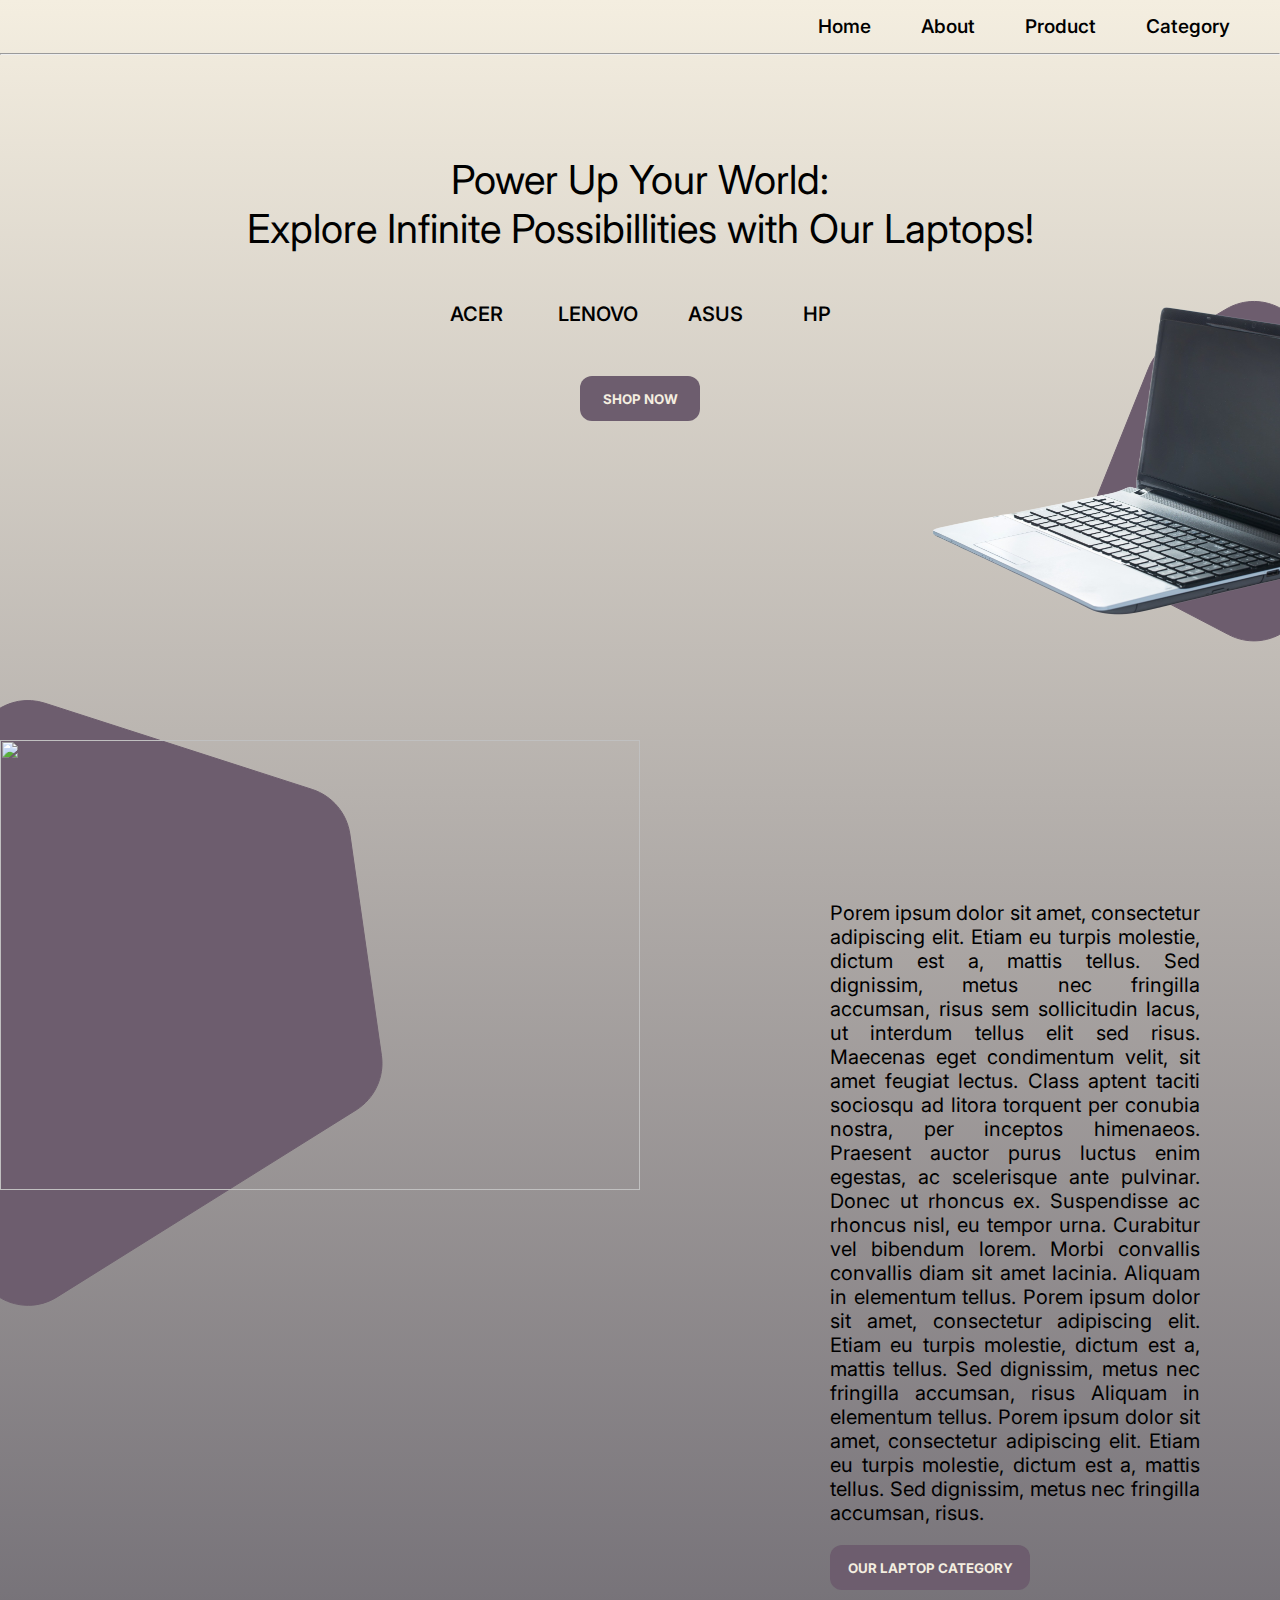
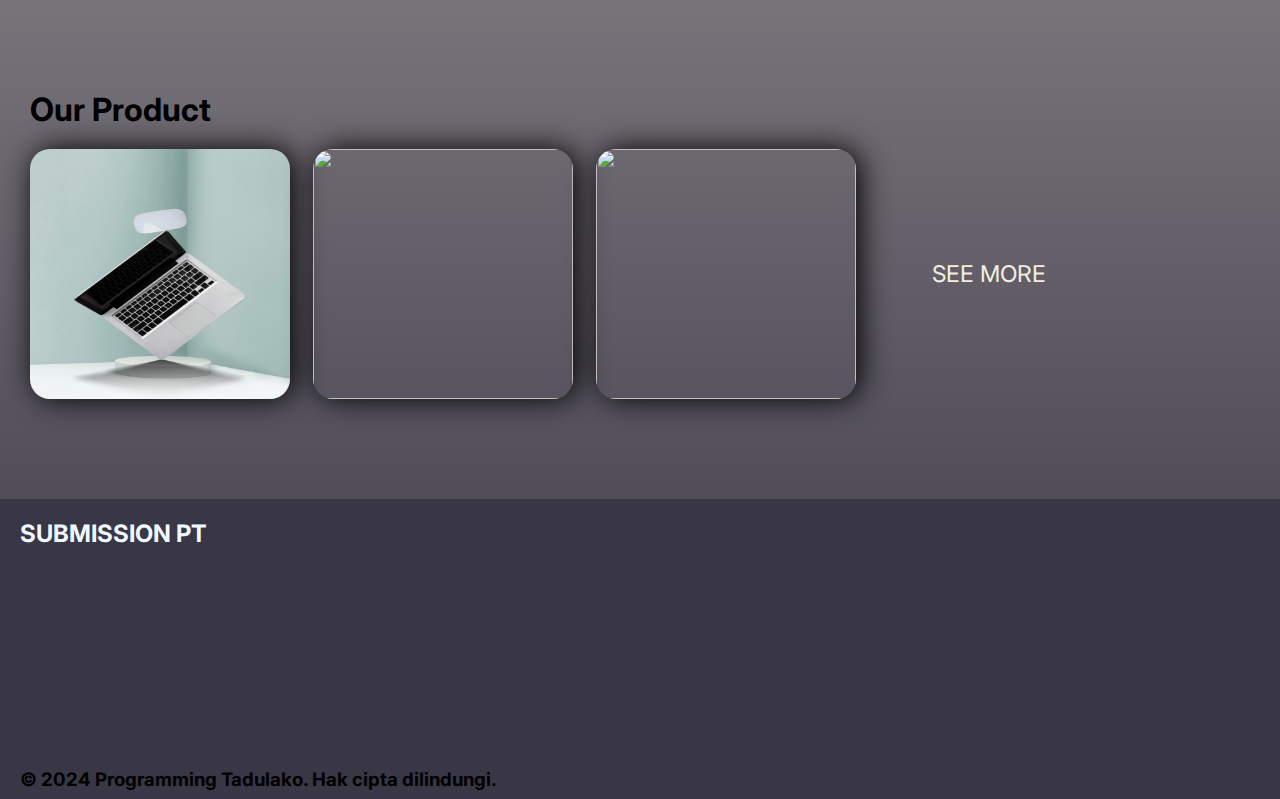
==== index.html @ 8ce87e17 "rename some images" ====
<!DOCTYPE html>
<html lang="en">
<head>
    <meta charset="UTF-8">
    <meta name="viewport" content="width=device-width, initial-scale=1.0">
    <title>SUBMISSION PT</title>
    <link rel="stylesheet" href="styles/index.css">
    <link rel="preconnect" href="https://fonts.googleapis.com">
    <link rel="preconnect" href="https://fonts.gstatic.com" crossorigin>
    <link href="https://fonts.googleapis.com/css2?family=Inter:wght@100..900&   display=swap" rel="stylesheet">
</head>
<body>
    <nav>
        <!-- <div class="container_nav">
            <img src="assets/LOGO.jpg" alt="">
        </div> -->
        <div class="container_nav">
            <div class="navbar">
                <div class="nav">
                    <h2>Home</h2>
                </div>
                <div class="nav">
                    <h2>About</h2>
                </div>
                <div class="nav">
                    <h2>Product</h2>
                </div>
                <div class="nav">
                    <h2>Category</h2>
                </div>
            </div>
        </div>
    </nav>
    <hr><br><br><br><br><br>
    <article>
        <div class="article">
            <h2>Power Up Your World:<br>Explore Infinite Possibillities with Our Laptops!<br><br>
            <pre>ACER           LENOVO          ASUS            HP</pre></h2>
            <div class="button">
                <button class="article_button">
                    <a href="">SHOP NOW</a>
                </button>
            </div>
            <img id="laptop1" src="assets/LAPTOP 1.png" alt="">
            <svg id="svg1" width="202" height="342" viewBox="0 0 202 342" fill="none">
                <path d="M83.5437 41.4888L137.952 9.23342C174.615 -12.5016 221 13.923 221 56.5444V285.806C221 327.098 177.193 353.664 140.577 334.577L30.1786 277.029C5.1049 263.959 -5.97302 234.006 4.56177 207.766L60.5511 68.3083C65.0577 57.0834 73.1389 47.6571 83.5437 41.4888Z" fill="#6D5D6E" stroke="#6D5D6E"/>
            </svg>
            <img id="laptop2" src="assets/LAPTOP 2.png" alt="">
            <svg id="svg2" width="383" height="606" viewBox="0 0 383 606" fill="none">
                <path d="M312.289 89.448L44.8852 3.18876C9.37089 -8.26746 -27 18.2164 -27 55.5327V550.254C-27 593.455 20.5225 619.791 57.155 596.89L356.153 409.971C374.603 398.437 384.519 377.11 381.447 355.57L349.853 134.027C346.884 113.208 332.303 95.9041 312.289 89.448Z" fill="#6D5D6E" stroke="#6D5D6E"/>
            </svg>
        </div>
        <aside class="aside">
            <div class="aside">
            <p>Porem ipsum dolor sit amet, consectetur adipiscing elit. Etiam eu turpis molestie, dictum est a, mattis tellus. Sed dignissim, metus nec fringilla accumsan, risus sem sollicitudin lacus, ut interdum tellus elit sed risus. Maecenas eget condimentum velit, sit amet feugiat lectus. Class aptent taciti sociosqu ad litora torquent per conubia nostra, per inceptos himenaeos. Praesent auctor purus luctus enim egestas, ac scelerisque ante pulvinar. Donec ut rhoncus ex. Suspendisse ac rhoncus nisl, eu tempor urna. Curabitur vel bibendum lorem. Morbi convallis convallis diam sit amet lacinia. Aliquam in elementum tellus. Porem ipsum dolor sit amet, consectetur adipiscing elit. Etiam eu turpis molestie, dictum est a, mattis tellus. Sed dignissim, metus nec fringilla accumsan, risus Aliquam in elementum tellus. Porem ipsum dolor sit amet, consectetur adipiscing elit. Etiam eu turpis molestie, dictum est a, mattis tellus. Sed dignissim, metus nec fringilla accumsan, risus.
            </p>
            <button>
                <a href="">OUR LAPTOP CATEGORY</a>
            </button>
        </div>
        </aside>
        <h1 style="margin-left: 30px;">Our Product</h1><br>
        <div class="our_product">
            <img src="assets/Our Product 1.jpg" alt="">
            <img src="assets/Our Product 2.jpg" alt="">
            <img src="assets/Our Product 2.jpg" alt="">
            <button>
                <a href="">SEE MORE</a>
            </button>
        </div>
    </article>
    <br><br><br><br><br>
    <footer>
        <div class="footer">
            <h2>SUBMISSION PT</h2>
            <h3>&copy; 2024 Programming Tadulako. Hak cipta dilindungi.</h3>
        </div>
    </footer>
</body>
</html>
---- styles/index.css ----
*{
    margin: 0;
    font-family: "Inter", sans-serif;
    font-optical-sizing: auto;
    font-style: normal;
    font-variation-settings:
    "slnt" 0;
}
body{
    background-image: linear-gradient(to bottom, #f4EEE0, #393646 100%);
}
.container_nav{
    flex-wrap: wrap;
}
/* .container_nav > img{
    display: flex;
    margin: 15px 50px;
    width: 100px;
    height: 100px;
} */
.navbar{
    display: flex;
    margin : 15px 50px 15px 0px;
    gap: 50px;
    justify-content: end;
}
.nav{
    flex-flow: row wrap;
}
.nav > h2{
    font-size: 19px;
    font-weight: 550;   
}
.article > h2{
    text-align: center;
    font-size: 30px;
    font-weight: 400;
}
pre{
    font-size: 20px;
    font-weight: 550;
}
.button{
    text-align: center;
}
.article > h2{
    font-size: 40px;
}
.article_button{
    margin-top: 50px;
    background-color: #6D5D6E;
    border: 0;
    border-radius: 12px;
    width: 120px;
    height: 45px;
    font-weight: bold;
}
.article_button > a{
    color: #f4EEE0;
    text-decoration: none;
}
#laptop1{
    position: absolute;
    width: 382px;
    height: 330px;
    left: 71.7%;
    top: 298px;
    z-index: 1;
}
#svg1{
    position: absolute;
    top: 300px;
    left: 85%;
}
#laptop2{
    position: absolute;
    width: 640px;
    height: 450px;
    top: 740px;
    z-index: 1;
}
#svg2{
    position: absolute;
    top: 700px;
}
.aside{
    margin: 480px 40px 0px 415px;
    text-align: justify;
    font-size: 20px;
    margin-bottom: 100px;
}
.aside > button{
    margin-top: 20px;
    background-color: #6D5D6E;
    border: 0;
    border-radius: 12px;
    width: 200px;
    height: 45px;
    font-weight: bold;
}
.aside > button > a{
    text-decoration: none;
    color : #f4EEE0
}
.our_product{
    margin-left: 30px;
    flex-wrap: wrap;
    display: flex;
    align-items: center;
}
.our_product > img{
    width: 260px;
    height: 250px;
    border-radius: 20px;
    box-shadow: 4px 0px 30px;
    margin-right: 23px;
}
.our_product > button{
    margin-left: 45px;
    font-size: 23px;
    background-color: transparent;
    border-color: transparent;
}
.our_product > button > a{
    text-decoration: none;
    color: #f4EEE0;
}
.footer{
    background-color: #393646;
    height: 300px;
    position: static;
}
.footer > h2{
    padding-left: 20px;
    padding-top: 20px;
    color: aliceblue;
}
.footer > h3{
    padding-left: 20px;
    padding-top: 220px;
}
.article_button:hover{
    width: 125px;
    height: 50px;
    transition: 0.15s;
}
/* .our_product >  button > a:hover{
    color: #807e7f;
    transition: 0.2s;
} */
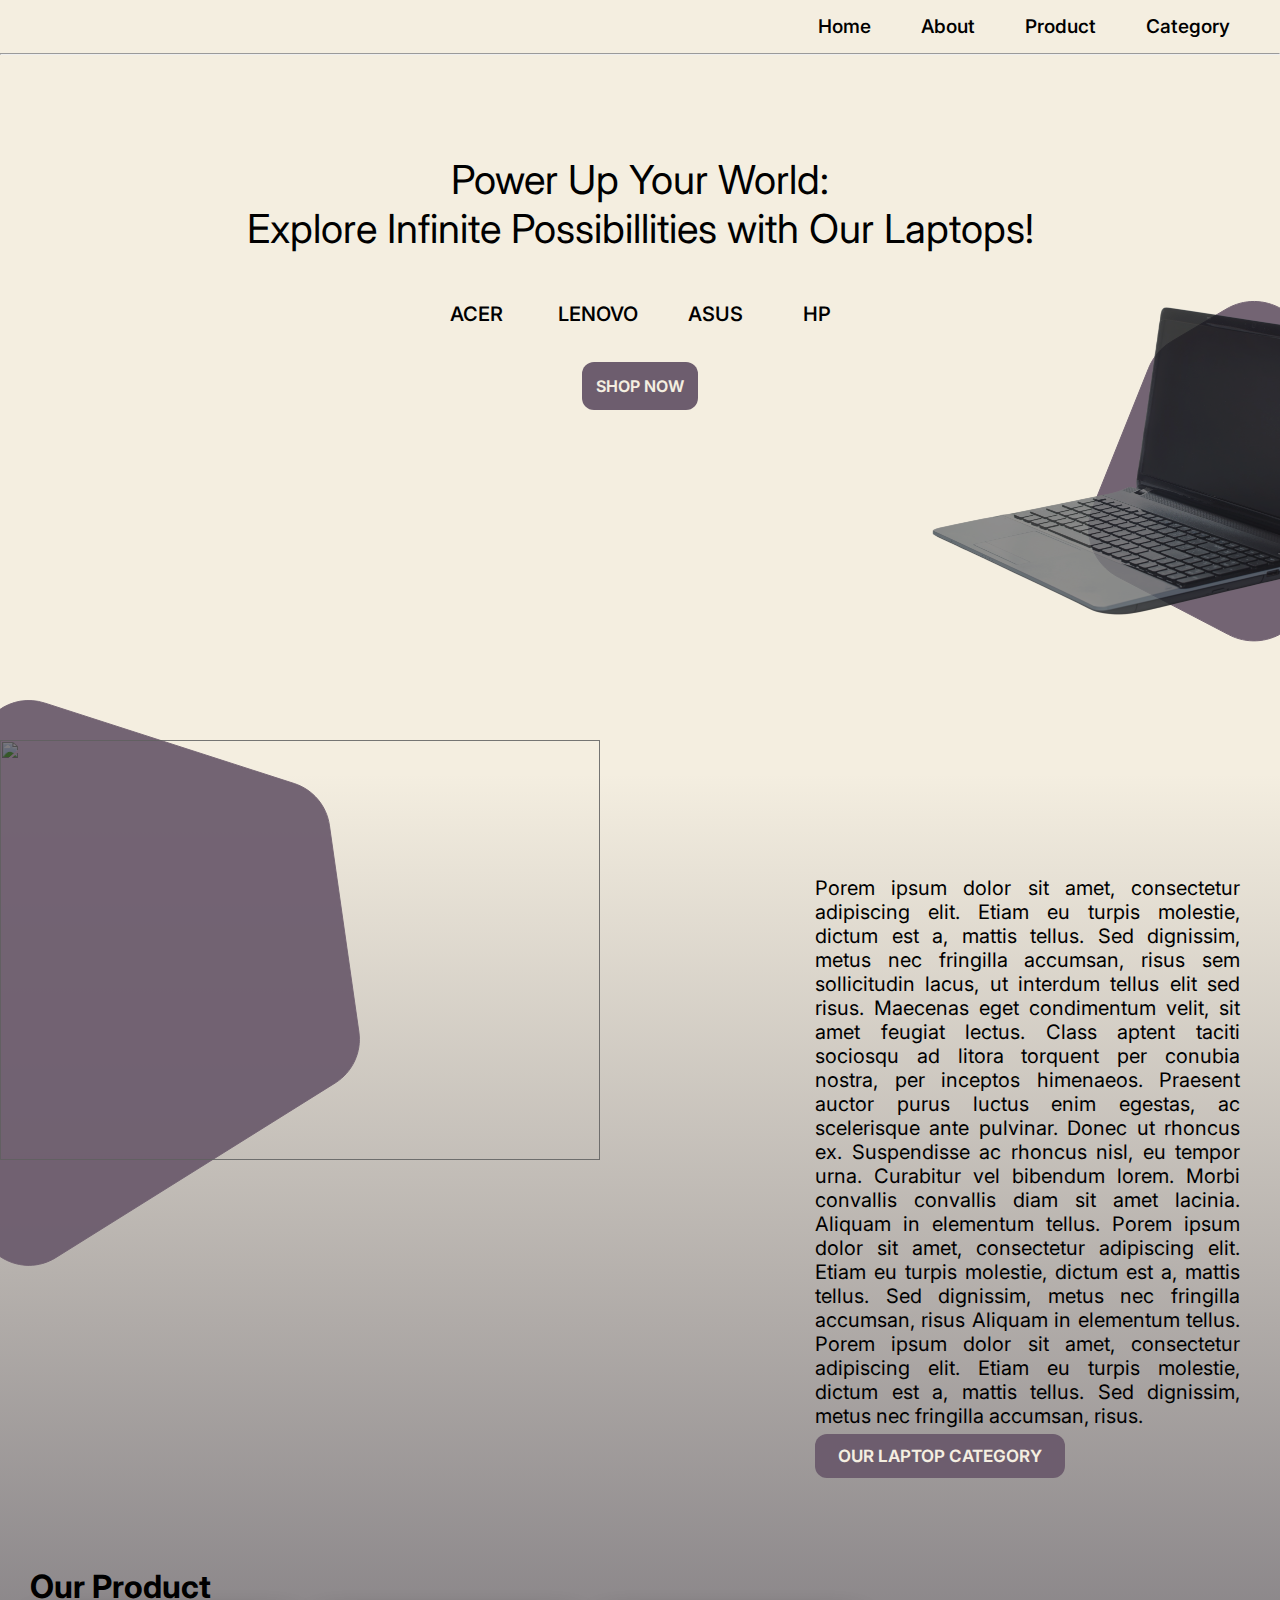
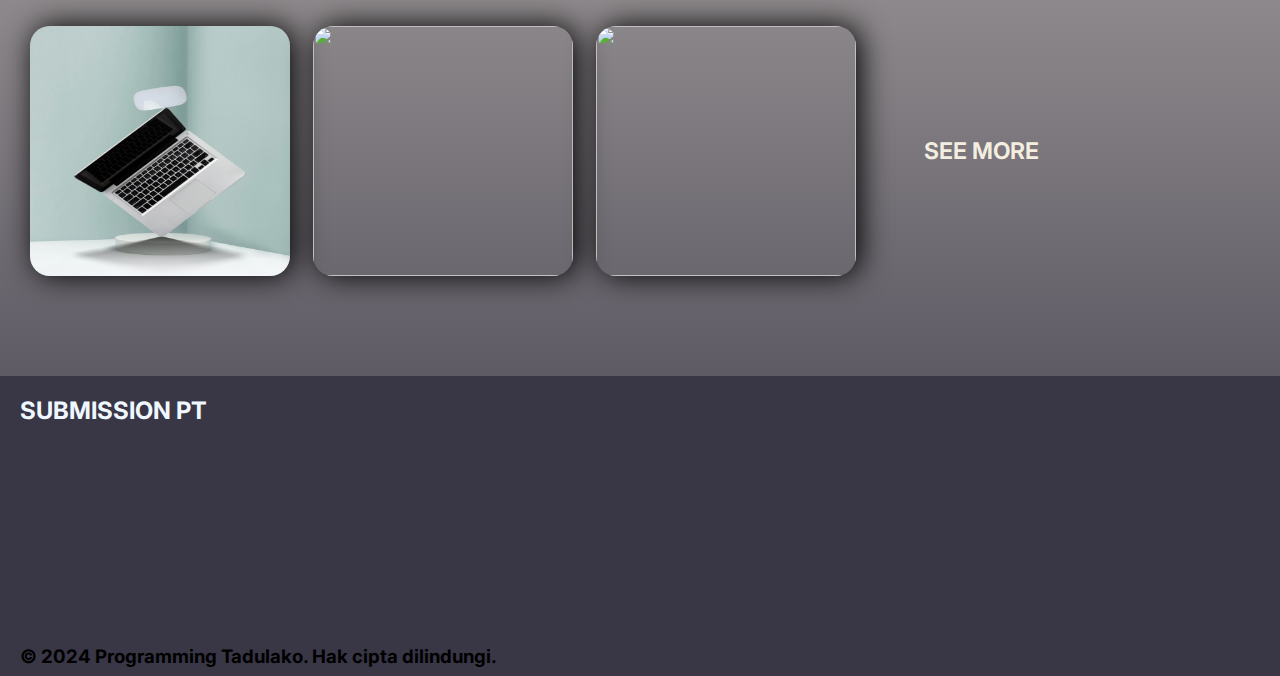
==== commit 678168f9: "update navbar and button" ====
--- a/index.html
+++ b/index.html
@@ -11,22 +11,19 @@
 </head>
 <body>
     <nav>
-        <!-- <div class="container_nav">
-            <img src="assets/LOGO.jpg" alt="">
-        </div> -->
         <div class="container_nav">
             <div class="navbar">
                 <div class="nav">
-                    <h2>Home</h2>
+                    <a href="index.html">Home</a>
                 </div>
                 <div class="nav">
-                    <h2>About</h2>
+                    <a href="">About</a>
                 </div>
                 <div class="nav">
-                    <h2>Product</h2>
+                    <a href="product.html">Product</a>
                 </div>
                 <div class="nav">
-                    <h2>Category</h2>
+                    <a href="category.html">Category</a>
                 </div>
             </div>
         </div>
@@ -37,26 +34,26 @@
             <h2>Power Up Your World:<br>Explore Infinite Possibillities with Our Laptops!<br><br>
             <pre>ACER           LENOVO          ASUS            HP</pre></h2>
             <div class="button">
-                <button class="article_button">
-                    <a href="">SHOP NOW</a>
-                </button>
+                <div>
+                    <a class="article_button" href="">SHOP NOW</a>
+                </div>
             </div>
             <img id="laptop1" src="assets/LAPTOP 1.png" alt="">
             <svg id="svg1" width="202" height="342" viewBox="0 0 202 342" fill="none">
                 <path d="M83.5437 41.4888L137.952 9.23342C174.615 -12.5016 221 13.923 221 56.5444V285.806C221 327.098 177.193 353.664 140.577 334.577L30.1786 277.029C5.1049 263.959 -5.97302 234.006 4.56177 207.766L60.5511 68.3083C65.0577 57.0834 73.1389 47.6571 83.5437 41.4888Z" fill="#6D5D6E" stroke="#6D5D6E"/>
             </svg>
             <img id="laptop2" src="assets/LAPTOP 2.png" alt="">
-            <svg id="svg2" width="383" height="606" viewBox="0 0 383 606" fill="none">
+            <svg id="svg2" width="363" height="566" viewBox="0 0 383 606" fill="none">
                 <path d="M312.289 89.448L44.8852 3.18876C9.37089 -8.26746 -27 18.2164 -27 55.5327V550.254C-27 593.455 20.5225 619.791 57.155 596.89L356.153 409.971C374.603 398.437 384.519 377.11 381.447 355.57L349.853 134.027C346.884 113.208 332.303 95.9041 312.289 89.448Z" fill="#6D5D6E" stroke="#6D5D6E"/>
             </svg>
         </div>
-        <aside class="aside">
+        <aside>
             <div class="aside">
             <p>Porem ipsum dolor sit amet, consectetur adipiscing elit. Etiam eu turpis molestie, dictum est a, mattis tellus. Sed dignissim, metus nec fringilla accumsan, risus sem sollicitudin lacus, ut interdum tellus elit sed risus. Maecenas eget condimentum velit, sit amet feugiat lectus. Class aptent taciti sociosqu ad litora torquent per conubia nostra, per inceptos himenaeos. Praesent auctor purus luctus enim egestas, ac scelerisque ante pulvinar. Donec ut rhoncus ex. Suspendisse ac rhoncus nisl, eu tempor urna. Curabitur vel bibendum lorem. Morbi convallis convallis diam sit amet lacinia. Aliquam in elementum tellus. Porem ipsum dolor sit amet, consectetur adipiscing elit. Etiam eu turpis molestie, dictum est a, mattis tellus. Sed dignissim, metus nec fringilla accumsan, risus Aliquam in elementum tellus. Porem ipsum dolor sit amet, consectetur adipiscing elit. Etiam eu turpis molestie, dictum est a, mattis tellus. Sed dignissim, metus nec fringilla accumsan, risus.
             </p>
-            <button>
-                <a href="">OUR LAPTOP CATEGORY</a>
-            </button>
+            <div style="margin-top: 15px;">
+                <a class="aside_button" href="">OUR LAPTOP CATEGORY</a>
+            </div>
         </div>
         </aside>
         <h1 style="margin-left: 30px;">Our Product</h1><br>
@@ -64,9 +61,7 @@
             <img src="assets/Our Product 1.jpg" alt="">
             <img src="assets/Our Product 2.jpg" alt="">
             <img src="assets/Our Product 2.jpg" alt="">
-            <button>
-                <a href="">SEE MORE</a>
-            </button>
+            <a href="">SEE MORE</a>
         </div>
     </article>
     <br><br><br><br><br>
--- a/styles/index.css
+++ b/styles/index.css
@@ -7,17 +7,11 @@
     "slnt" 0;
 }
 body{
-    background-image: linear-gradient(to bottom, #f4EEE0, #393646 100%);
+    background-image: linear-gradient(to bottom, #f4EEE0 34%, #393646 100%);
 }
 .container_nav{
     flex-wrap: wrap;
 }
-/* .container_nav > img{
-    display: flex;
-    margin: 15px 50px;
-    width: 100px;
-    height: 100px;
-} */
 .navbar{
     display: flex;
     margin : 15px 50px 15px 0px;
@@ -27,7 +21,9 @@
 .nav{
     flex-flow: row wrap;
 }
-.nav > h2{
+.nav > a{
+    color: black;
+    text-decoration: none;
     font-size: 19px;
     font-weight: 550;   
 }
@@ -42,20 +38,19 @@
 }
 .button{
     text-align: center;
+    margin-top: 50px;
 }
 .article > h2{
     font-size: 40px;
 }
 .article_button{
-    margin-top: 50px;
+    padding: 14px;
     background-color: #6D5D6E;
+    font-weight: 650;
     border: 0;
     border-radius: 12px;
     width: 120px;
     height: 45px;
-    font-weight: bold;
-}
-.article_button > a{
     color: #f4EEE0;
     text-decoration: none;
 }
@@ -65,40 +60,43 @@
     height: 330px;
     left: 71.7%;
     top: 298px;
+    filter: brightness(50%);
+    opacity: 85%;
     z-index: 1;
 }
 #svg1{
     position: absolute;
     top: 300px;
     left: 85%;
+    opacity: 95%;
 }
 #laptop2{
     position: absolute;
-    width: 640px;
-    height: 450px;
+    width: 600px;
+    height: 420px;
     top: 740px;
+    filter: brightness(50%);
+    opacity: 85%;
     z-index: 1;
 }
 #svg2{
     position: absolute;
     top: 700px;
+    opacity: 95%;
 }
 .aside{
-    margin: 480px 40px 0px 415px;
+    margin: 480px 40px 0px 815px;
     text-align: justify;
     font-size: 20px;
     margin-bottom: 100px;
 }
-.aside > button{
-    margin-top: 20px;
+.aside_button{
+    font-size: 17px;
+    font-weight: 650;
+    padding: 12px 23px;
     background-color: #6D5D6E;
     border: 0;
     border-radius: 12px;
-    width: 200px;
-    height: 45px;
-    font-weight: bold;
-}
-.aside > button > a{
     text-decoration: none;
     color : #f4EEE0
 }
@@ -115,15 +113,14 @@
     box-shadow: 4px 0px 30px;
     margin-right: 23px;
 }
-.our_product > button{
+.our_product > a{
     margin-left: 45px;
     font-size: 23px;
     background-color: transparent;
     border-color: transparent;
-}
-.our_product > button > a{
     text-decoration: none;
     color: #f4EEE0;
+    font-weight: 650;
 }
 .footer{
     background-color: #393646;
@@ -140,11 +137,19 @@
     padding-top: 220px;
 }
 .article_button:hover{
-    width: 125px;
-    height: 50px;
-    transition: 0.15s;
+    color: #393646;
+    background-color: #f4EEE0;
+    border: 2px #6D5D6E solid;
+    transition: 0.1s;
 }
-/* .our_product >  button > a:hover{
-    color: #807e7f;
+.aside_button:hover{
+    color: #393646;
+    background-color: #a8a6a1;
+    border: 2px #6D5D6E solid;
+    transition: 0.1s;
+}
+.our_product >a:hover{
+    color: black;
     transition: 0.2s;
-} */+    text-decoration: underline;
+}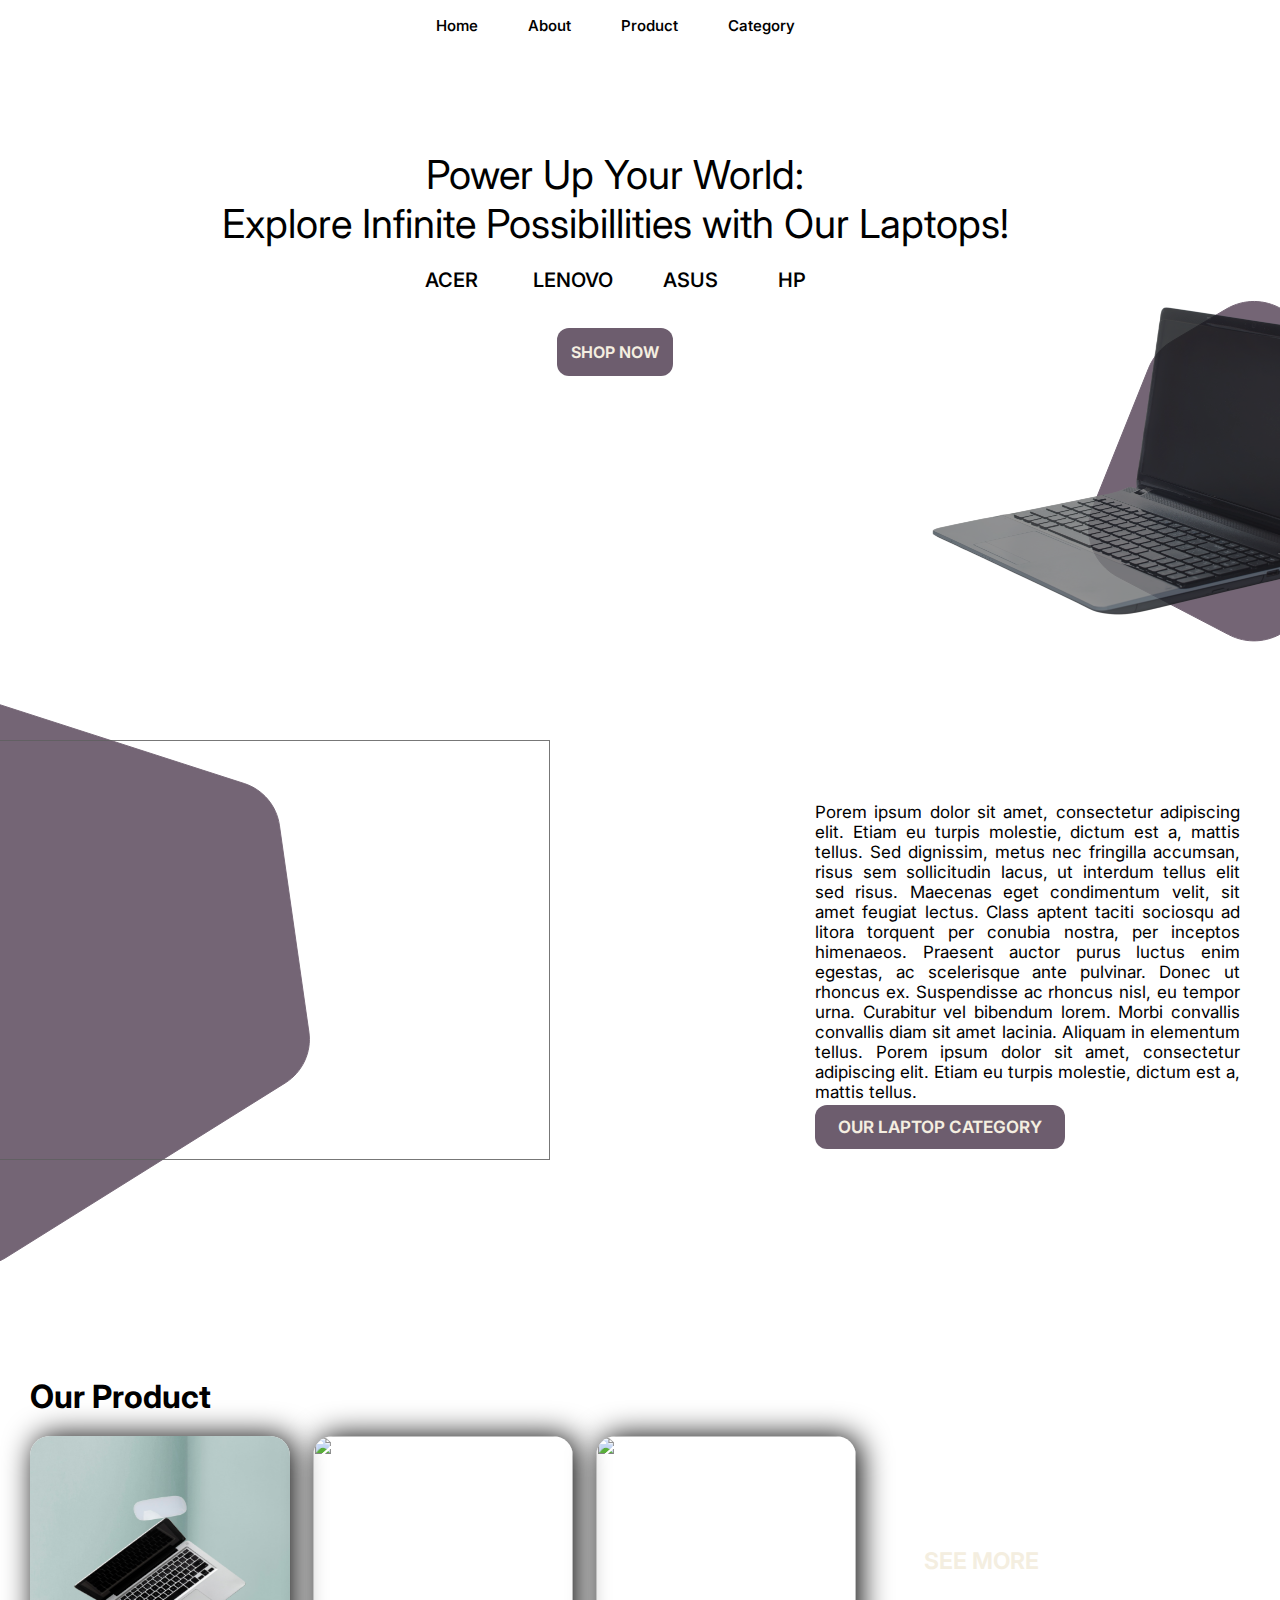
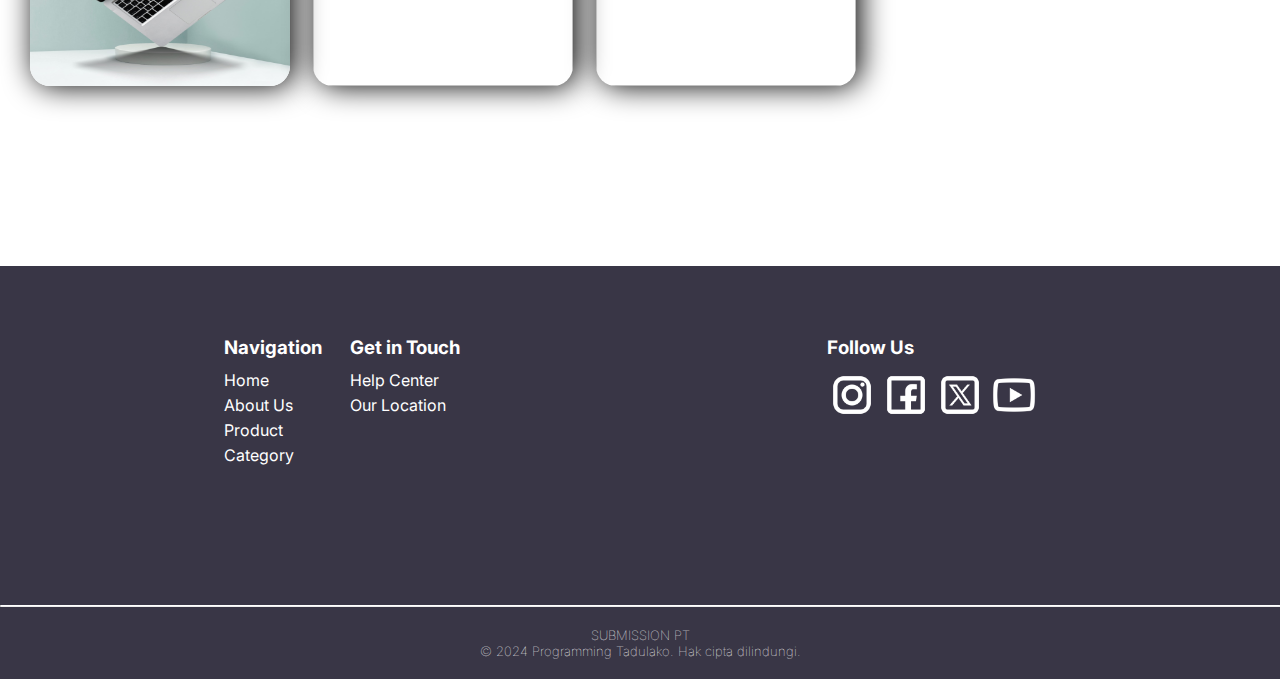
==== commit 78e78404: "revise the navbar, footer, add photod in category,change background color" ====
--- a/index.html
+++ b/index.html
@@ -28,48 +28,82 @@
             </div>
         </div>
     </nav>
-    <hr><br><br><br><br><br>
+    <br><br><br><br><br>
     <article>
-        <div class="article">
-            <h2>Power Up Your World:<br>Explore Infinite Possibillities with Our Laptops!<br><br>
-            <pre>ACER           LENOVO          ASUS            HP</pre></h2>
+        <div class="article" style="margin-left: -50px;">
+            <h2>Power Up Your World:</h2>
+                <h2>Explore Infinite Possibillities with Our Laptops!</h2>
+                <br>
+            <pre style="text-align: center;">ACER           LENOVO          ASUS            HP</pre>
             <div class="button">
                 <div>
-                    <a class="article_button" href="">SHOP NOW</a>
+                    <a class="article_button" href="product.html">SHOP NOW</a>
                 </div>
             </div>
-            <img id="laptop1" src="assets/LAPTOP 1.png" alt="">
+            <img id="laptop1" src="assets/index/LAPTOP 1.png" alt="">
             <svg id="svg1" width="202" height="342" viewBox="0 0 202 342" fill="none">
                 <path d="M83.5437 41.4888L137.952 9.23342C174.615 -12.5016 221 13.923 221 56.5444V285.806C221 327.098 177.193 353.664 140.577 334.577L30.1786 277.029C5.1049 263.959 -5.97302 234.006 4.56177 207.766L60.5511 68.3083C65.0577 57.0834 73.1389 47.6571 83.5437 41.4888Z" fill="#6D5D6E" stroke="#6D5D6E"/>
             </svg>
-            <img id="laptop2" src="assets/LAPTOP 2.png" alt="">
+            <img id="laptop2" src="assets/index/LAPTOP 2.png" alt="">
             <svg id="svg2" width="363" height="566" viewBox="0 0 383 606" fill="none">
                 <path d="M312.289 89.448L44.8852 3.18876C9.37089 -8.26746 -27 18.2164 -27 55.5327V550.254C-27 593.455 20.5225 619.791 57.155 596.89L356.153 409.971C374.603 398.437 384.519 377.11 381.447 355.57L349.853 134.027C346.884 113.208 332.303 95.9041 312.289 89.448Z" fill="#6D5D6E" stroke="#6D5D6E"/>
             </svg>
         </div>
         <aside>
             <div class="aside">
-            <p>Porem ipsum dolor sit amet, consectetur adipiscing elit. Etiam eu turpis molestie, dictum est a, mattis tellus. Sed dignissim, metus nec fringilla accumsan, risus sem sollicitudin lacus, ut interdum tellus elit sed risus. Maecenas eget condimentum velit, sit amet feugiat lectus. Class aptent taciti sociosqu ad litora torquent per conubia nostra, per inceptos himenaeos. Praesent auctor purus luctus enim egestas, ac scelerisque ante pulvinar. Donec ut rhoncus ex. Suspendisse ac rhoncus nisl, eu tempor urna. Curabitur vel bibendum lorem. Morbi convallis convallis diam sit amet lacinia. Aliquam in elementum tellus. Porem ipsum dolor sit amet, consectetur adipiscing elit. Etiam eu turpis molestie, dictum est a, mattis tellus. Sed dignissim, metus nec fringilla accumsan, risus Aliquam in elementum tellus. Porem ipsum dolor sit amet, consectetur adipiscing elit. Etiam eu turpis molestie, dictum est a, mattis tellus. Sed dignissim, metus nec fringilla accumsan, risus.
+            <p>Porem ipsum dolor sit amet, consectetur adipiscing elit. Etiam eu turpis molestie, dictum est a, mattis tellus. Sed dignissim, metus nec fringilla accumsan, risus sem sollicitudin lacus, ut interdum tellus elit sed risus. Maecenas eget condimentum velit, sit amet feugiat lectus. Class aptent taciti sociosqu ad litora torquent per conubia nostra, per inceptos himenaeos. Praesent auctor purus luctus enim egestas, ac scelerisque ante pulvinar. Donec ut rhoncus ex. Suspendisse ac rhoncus nisl, eu tempor urna. Curabitur vel bibendum lorem. Morbi convallis convallis diam sit amet lacinia. Aliquam in elementum tellus. Porem ipsum dolor sit amet, consectetur adipiscing elit. Etiam eu turpis molestie, dictum est a, mattis tellus.
             </p>
             <div style="margin-top: 15px;">
                 <a class="aside_button" href="">OUR LAPTOP CATEGORY</a>
             </div>
         </div>
         </aside>
-        <h1 style="margin-left: 30px;">Our Product</h1><br>
+        <h1 class="title" style="margin-left: 30px;">Our Product</h1><br>
         <div class="our_product">
-            <img src="assets/Our Product 1.jpg" alt="">
-            <img src="assets/Our Product 2.jpg" alt="">
-            <img src="assets/Our Product 2.jpg" alt="">
+            <img src="assets/index/Our Product 1.jpg" alt="">
+            <img src="assets/index/Our Product 2.jpg" alt="">
+            <img src="assets/index/Our Product 2.jpg" alt="">
             <a href="">SEE MORE</a>
         </div>
     </article>
     <br><br><br><br><br>
     <footer>
-        <div class="footer">
-            <h2>SUBMISSION PT</h2>
-            <h3>&copy; 2024 Programming Tadulako. Hak cipta dilindungi.</h3>
+        <div class="footer-top">
+          <div class="navigation">
+              <h3 class="top">Navigation</h3>
+              <ul>
+                  <li class="a" href="index.html">Home</a></li>
+                  <li class="a">About Us</a></li>
+                  <li class="a" href="product.html">Product</a></li>
+                  <li class="a" href="category.html">Category</a></li>
+              </ul>
+          </div>
+          <div class="contact-info">
+              <h3  class="top">Get in Touch</h3>
+              <ul>
+                  <li class="a">Help Center</a></li>
+                  <li class="a">Our Location</a></li>
+              </ul>
+          </div>
+          <div class="follow-us">
+              <h3  class="top">Follow Us</h3>
+              <ul>
+                  <li class="a">
+                    <img src="assets/product/iconinstagram.png" alt="Instagram">
+                    <img src="assets/product/iconfacebook.png" alt="Facebook">
+                    <img src="assets/product/icontwitter.png" alt="Twitter">
+                    <img src="assets/product/iconyoutube.png" alt="YouTube">
+                  </li>
+              </ul>
+          </div>
         </div>
-    </footer>
+      <div class="line"> <hr> </div>
+      <div class="footer-bottom">
+          <div class="footer-info">
+              <h2>SUBMISSION PT</h2>
+              <h3>&copy; 2024 Programming Tadulako. Hak cipta dilindungi.</h3>
+          </div>
+      </div>
+  </footer>
 </body>
 </html>--- a/styles/index.css
+++ b/styles/index.css
@@ -7,7 +7,7 @@
     "slnt" 0;
 }
 body{
-    background-image: linear-gradient(to bottom, #f4EEE0 34%, #393646 100%);
+    background-image: #ffffff;
 }
 .container_nav{
     flex-wrap: wrap;
@@ -16,7 +16,7 @@
     display: flex;
     margin : 15px 50px 15px 0px;
     gap: 50px;
-    justify-content: end;
+    justify-content: center;
 }
 .nav{
     flex-flow: row wrap;
@@ -24,8 +24,8 @@
 .nav > a{
     color: black;
     text-decoration: none;
-    font-size: 19px;
-    font-weight: 550;   
+    font-size: 15px;
+    font-weight: 550;  
 }
 .article > h2{
     text-align: center;
@@ -85,9 +85,9 @@
     opacity: 95%;
 }
 .aside{
-    margin: 480px 40px 0px 815px;
+    margin: 440px 40px 0px 815px;
     text-align: justify;
-    font-size: 20px;
+    font-size: 17px;
     margin-bottom: 100px;
 }
 .aside_button{
@@ -99,6 +99,10 @@
     border-radius: 12px;
     text-decoration: none;
     color : #f4EEE0
+}
+
+.title {
+    margin-top: 240px;
 }
 .our_product{
     margin-left: 30px;
@@ -122,34 +126,65 @@
     color: #f4EEE0;
     font-weight: 650;
 }
-.footer{
-    background-color: #393646;
-    height: 300px;
-    position: static;
+
+footer {
+  background-color: #393646;
+  color: #fff;
 }
-.footer > h2{
-    padding-left: 20px;
-    padding-top: 20px;
-    color: aliceblue;
+
+.footer-top {
+    margin-top: 80px;
+  display: flex;
+  margin-left: 200px;
+  justify-content: space-around;
 }
-.footer > h3{
-    padding-left: 20px;
-    padding-top: 220px;
+
+.top{
+    margin-top: 70px;
+  margin-bottom: 11px;
 }
-.article_button:hover{
-    color: #393646;
-    background-color: #f4EEE0;
-    border: 2px #6D5D6E solid;
-    transition: 0.1s;
+
+.a {
+  margin-top: 5px;
+  margin-left: -40px;
 }
-.aside_button:hover{
-    color: #393646;
-    background-color: #a8a6a1;
-    border: 2px #6D5D6E solid;
-    transition: 0.1s;
+
+.follow-us img {
+  border-top-right-radius: 35px;
+  border-top-left-radius: 35px ;
+  border-bottom-left-radius: 35px;
+  border-bottom-right-radius: 35px;
+  height: 50px;
+  width: 50px;
 }
-.our_product >a:hover{
-    color: black;
-    transition: 0.2s;
-    text-decoration: underline;
+
+.contact-info {
+  margin-left: -350px;
+}
+
+.navigation, .contact-info, .follow-us {
+  flex: 0.3;
+}
+
+.navigation ul, .contact-info ul, .follow-us ul {
+  list-style: none;
+}
+
+.footer-bottom {
+  text-align: center;
+  padding: 20px;
+}
+
+.footer-bottom h2, .footer-bottom h3 {
+  margin: 0;
+  font-weight: lighter;
+  font-size: small;
+}
+
+.line {
+  margin-top: 140px;
+}
+
+.line hr {
+  border-top: 1px solid #fff;
 }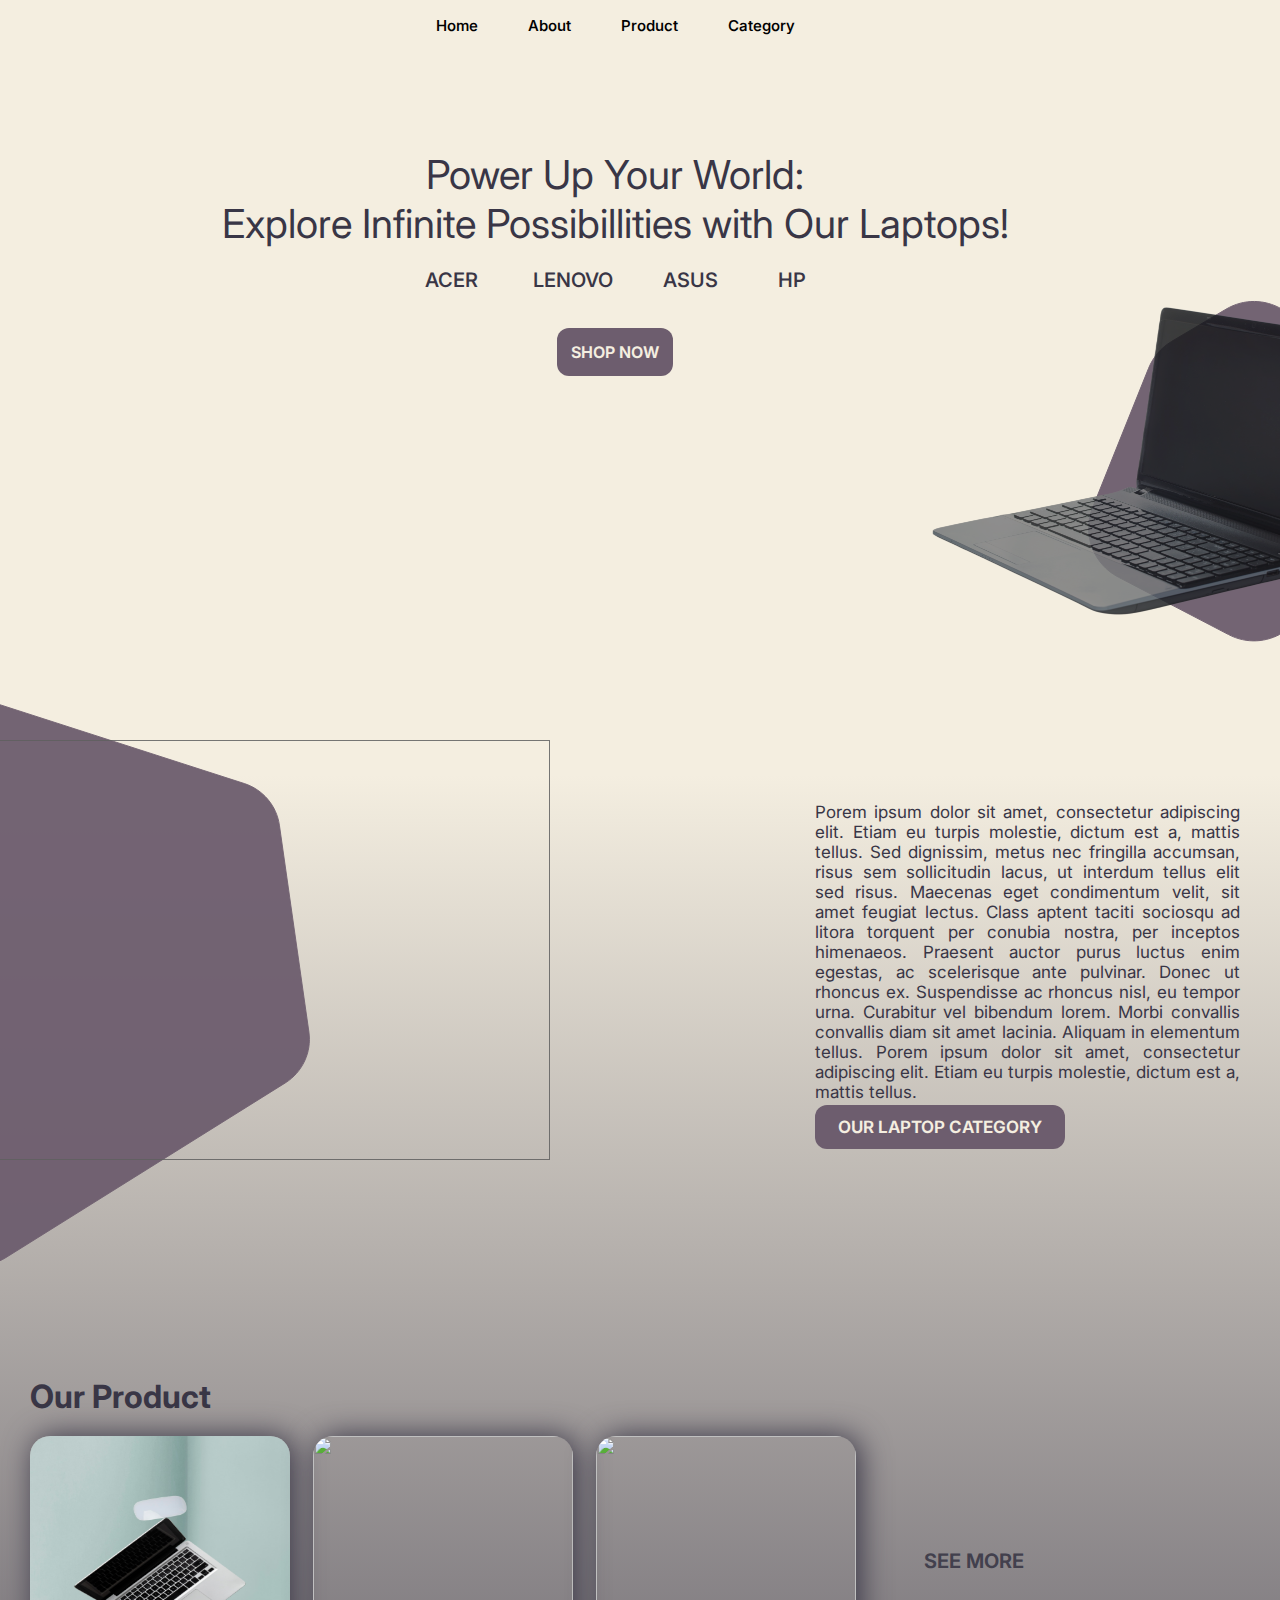
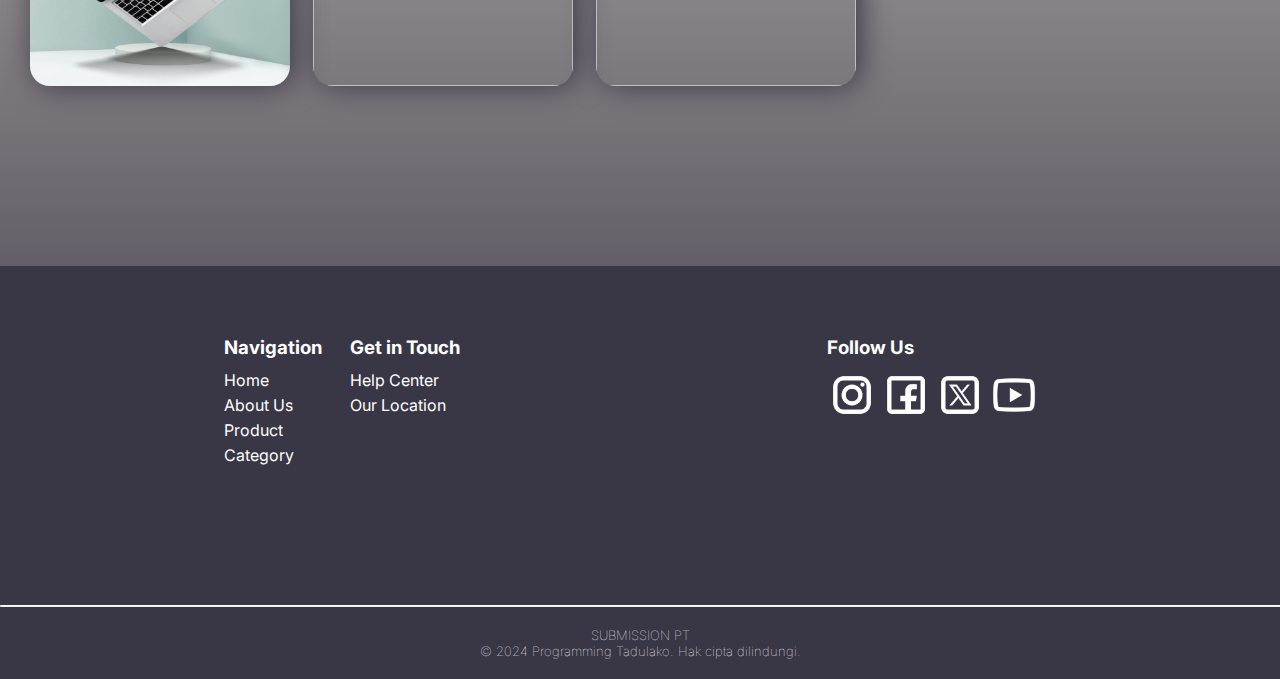
==== commit a4dc7e7d: "create about.html and about.css. still in process in all parts" ====
--- a/index.html
+++ b/index.html
@@ -17,7 +17,7 @@
                     <a href="index.html">Home</a>
                 </div>
                 <div class="nav">
-                    <a href="">About</a>
+                    <a href="about.html">About</a>
                 </div>
                 <div class="nav">
                     <a href="product.html">Product</a>
--- a/styles/index.css
+++ b/styles/index.css
@@ -5,9 +5,10 @@
     font-style: normal;
     font-variation-settings:
     "slnt" 0;
+    color:#393646;
 }
 body{
-    background-image: #ffffff;
+    background-image: linear-gradient(#f4EEE0 34%, #393646 96%);
 }
 .container_nav{
     flex-wrap: wrap;
@@ -22,6 +23,7 @@
     flex-flow: row wrap;
 }
 .nav > a{
+    position: relative;
     color: black;
     text-decoration: none;
     font-size: 15px;
@@ -118,12 +120,13 @@
     margin-right: 23px;
 }
 .our_product > a{
+    position: relative;
     margin-left: 45px;
-    font-size: 23px;
+    font-size: 20px;
     background-color: transparent;
     border-color: transparent;
     text-decoration: none;
-    color: #f4EEE0;
+    color: #42404d;
     font-weight: 650;
 }
 
@@ -140,11 +143,13 @@
 }
 
 .top{
+    color: #ffffff;
     margin-top: 70px;
   margin-bottom: 11px;
 }
 
 .a {
+    color: #ffffff;
   margin-top: 5px;
   margin-left: -40px;
 }
@@ -176,6 +181,7 @@
 }
 
 .footer-bottom h2, .footer-bottom h3 {
+    color: #ffffff;
   margin: 0;
   font-weight: lighter;
   font-size: small;
@@ -187,4 +193,41 @@
 
 .line hr {
   border-top: 1px solid #fff;
+}
+.article_button:hover{
+    background-color: #f4EEE0;
+    border: 2px solid #393646;
+    transition: 0.2s;
+    color: #393646;
+}
+.aside_button:hover{
+    background-color: #998ca0;
+    border: 2px solid #393646;
+    transition: 0.2s;
+}
+.our_product > a::after{
+    content: '';
+    position: absolute;
+    width: 0;
+    height: 2px;
+    bottom: 0;
+    left: 0;
+    background-color: #393646; 
+    transition: width 0.2s ease-in-out;
+}
+.our_product> a:hover::after{
+    width: 100%;
+}
+.nav > a::after{
+    content: '';
+    position: absolute;
+    width: 0;
+    height: 2px; /* Ketebalan garis bawah */
+    bottom: 0;
+    left: 0;
+    background-color: #393646; /* Warna garis bawah */
+    transition: width 0.2s ease-in-out; /* Transisi lebar garis */
+}
+.nav > a:hover::after{
+    width: 100%;
 }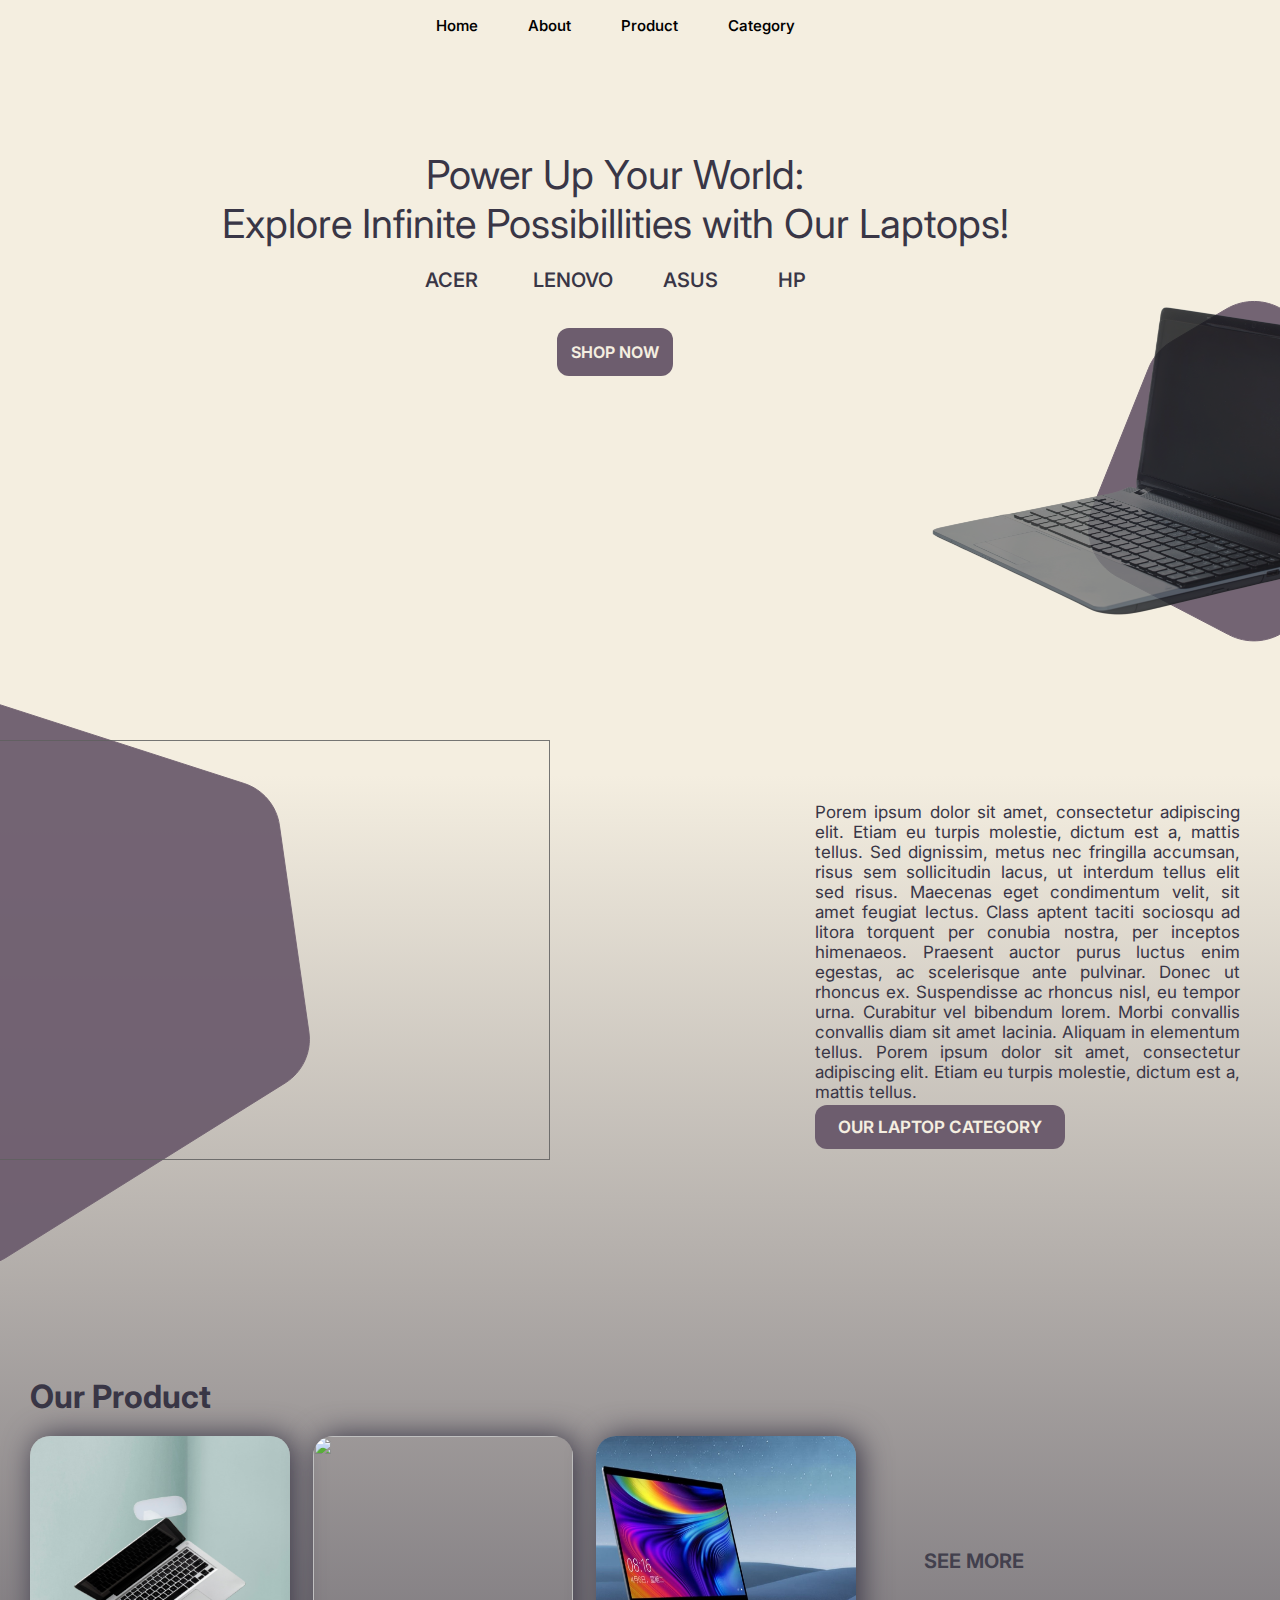
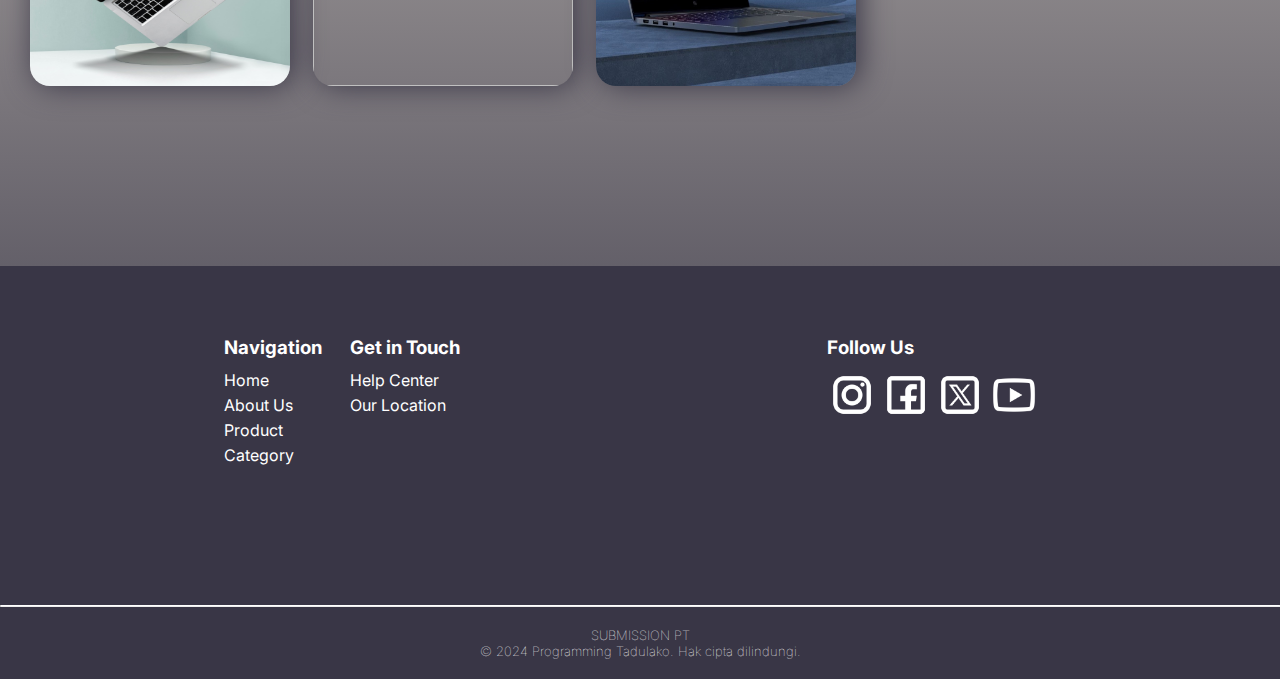
==== commit 4d7b5bec: "update about us" ====
--- a/index.html
+++ b/index.html
@@ -62,7 +62,7 @@
         <div class="our_product">
             <img src="assets/index/Our Product 1.jpg" alt="">
             <img src="assets/index/Our Product 2.jpg" alt="">
-            <img src="assets/index/Our Product 2.jpg" alt="">
+            <img src="assets/index/Our Product 3.jpg" alt="">
             <a href="">SEE MORE</a>
         </div>
     </article>
--- a/styles/index.css
+++ b/styles/index.css
@@ -200,8 +200,9 @@
     transition: 0.2s;
     color: #393646;
 }
-.aside_button:hover{
-    background-color: #998ca0;
+.aside_button:hover{     
+    color: #393646;
+    background-color: #bebdb8;
     border: 2px solid #393646;
     transition: 0.2s;
 }
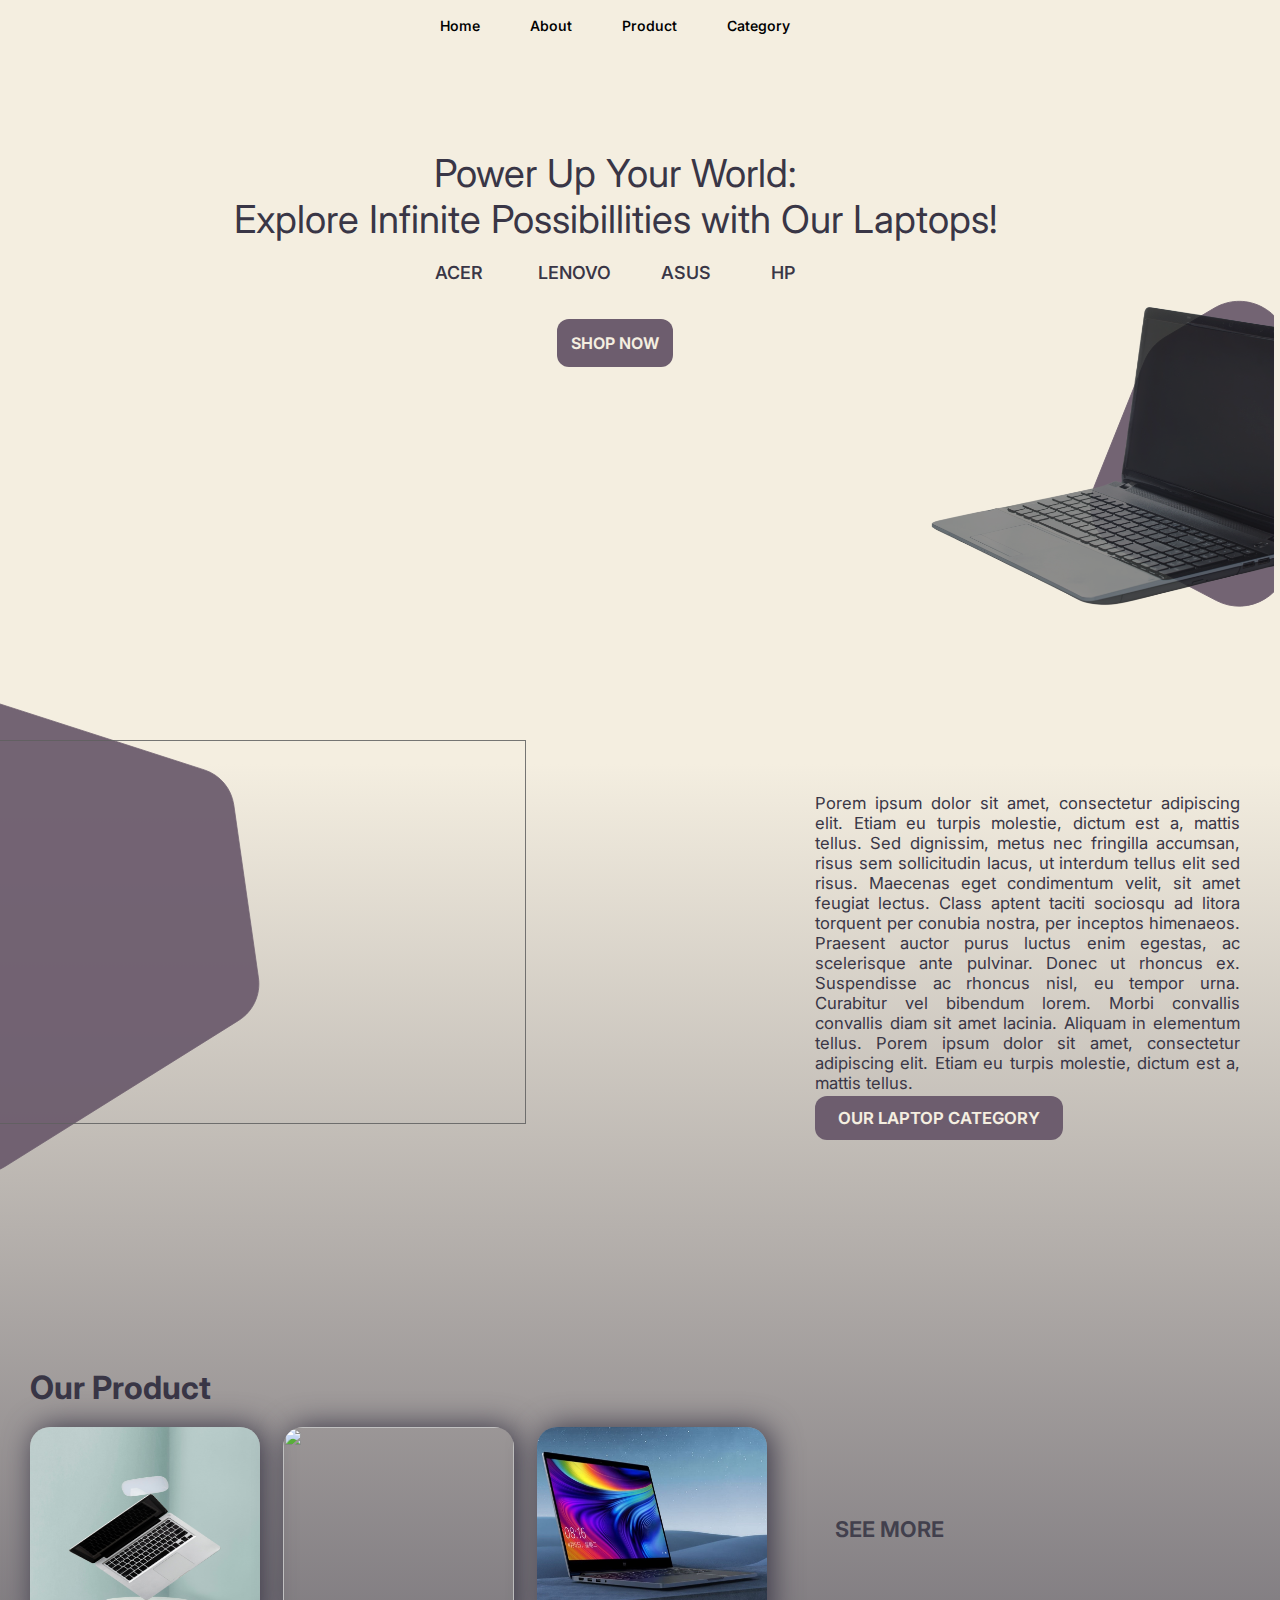
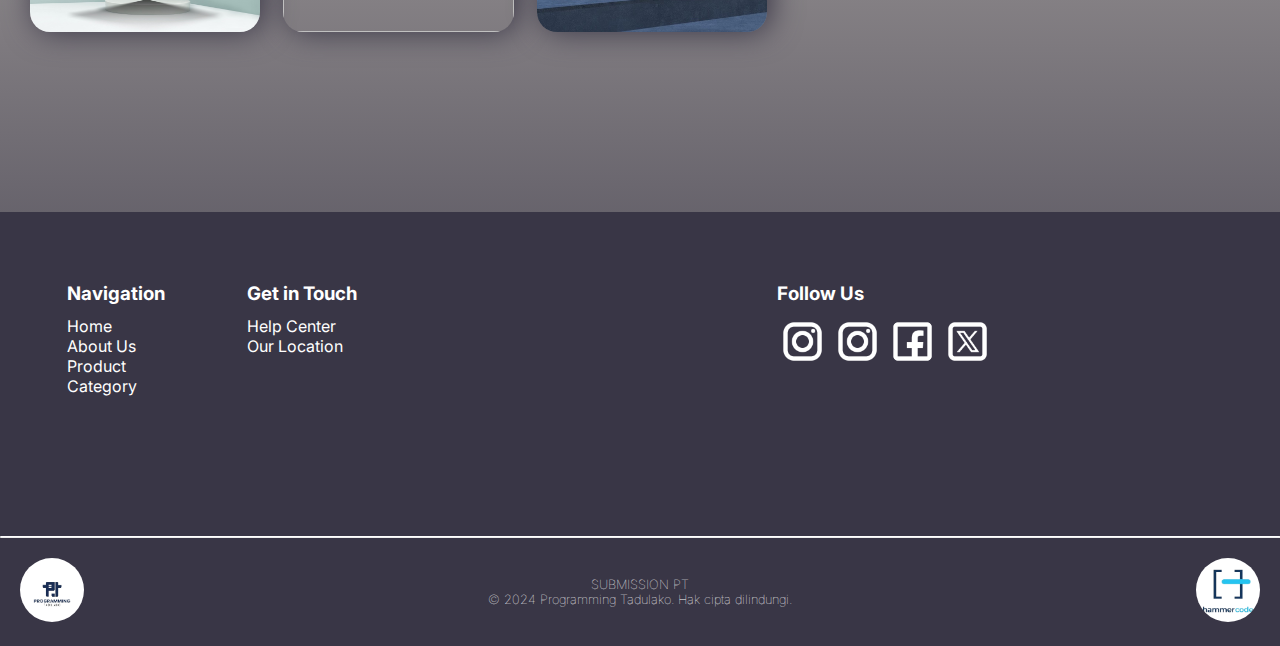
==== commit 647b40b7: "update all" ====
--- a/index.html
+++ b/index.html
@@ -41,11 +41,11 @@
                 </div>
             </div>
             <img id="laptop1" src="assets/index/LAPTOP 1.png" alt="">
-            <svg id="svg1" width="202" height="342" viewBox="0 0 202 342" fill="none">
+            <svg id="svg1" viewBox="0 0 202 342" fill="none">
                 <path d="M83.5437 41.4888L137.952 9.23342C174.615 -12.5016 221 13.923 221 56.5444V285.806C221 327.098 177.193 353.664 140.577 334.577L30.1786 277.029C5.1049 263.959 -5.97302 234.006 4.56177 207.766L60.5511 68.3083C65.0577 57.0834 73.1389 47.6571 83.5437 41.4888Z" fill="#6D5D6E" stroke="#6D5D6E"/>
             </svg>
             <img id="laptop2" src="assets/index/LAPTOP 2.png" alt="">
-            <svg id="svg2" width="363" height="566" viewBox="0 0 383 606" fill="none">
+            <svg id="svg2" viewBox="0 0 383 606" fill="none">
                 <path d="M312.289 89.448L44.8852 3.18876C9.37089 -8.26746 -27 18.2164 -27 55.5327V550.254C-27 593.455 20.5225 619.791 57.155 596.89L356.153 409.971C374.603 398.437 384.519 377.11 381.447 355.57L349.853 134.027C346.884 113.208 332.303 95.9041 312.289 89.448Z" fill="#6D5D6E" stroke="#6D5D6E"/>
             </svg>
         </div>
@@ -72,36 +72,38 @@
           <div class="navigation">
               <h3 class="top">Navigation</h3>
               <ul>
-                  <li class="a" href="index.html">Home</a></li>
-                  <li class="a">About Us</a></li>
-                  <li class="a" href="product.html">Product</a></li>
-                  <li class="a" href="category.html">Category</a></li>
+                  <li><a href="index.html">Home</a></li>
+                  <li><a href="about.html">About Us</a></li>
+                  <li><a href="product.html">Product</a></li>
+                  <li><a href="category.html">Category</a></li>
               </ul>
           </div>
           <div class="contact-info">
               <h3  class="top">Get in Touch</h3>
               <ul>
-                  <li class="a">Help Center</a></li>
-                  <li class="a">Our Location</a></li>
+                  <li><a href="">Help Center</a></li>
+                  <li><a href="">Our Location</a></li>
               </ul>
           </div>
           <div class="follow-us">
               <h3  class="top">Follow Us</h3>
-              <ul>
-                  <li class="a">
-                    <img src="assets/product/iconinstagram.png" alt="Instagram">
+                    <a href="https://www.instagram.com/rasya_rhmt/" target="_blank"><img src="assets/product/iconinstagram.png" alt="Instagram"></a>
+                    <a href="https://www.instagram.com/sfqtrnd/" target="_blank"><img src="assets/product/iconinstagram.png" alt="Instagram"></a>
                     <img src="assets/product/iconfacebook.png" alt="Facebook">
                     <img src="assets/product/icontwitter.png" alt="Twitter">
-                    <img src="assets/product/iconyoutube.png" alt="YouTube">
-                  </li>
-              </ul>
           </div>
         </div>
       <div class="line"> <hr> </div>
       <div class="footer-bottom">
-          <div class="footer-info">
+          <div>
+              <img src="assets/logoPT.png" alt="">
+          </div>
+          <div>
               <h2>SUBMISSION PT</h2>
               <h3>&copy; 2024 Programming Tadulako. Hak cipta dilindungi.</h3>
+          </div>
+          <div>
+              <img src="assets/logoHMC.png" alt="">
           </div>
       </div>
   </footer>
--- a/styles/index.css
+++ b/styles/index.css
@@ -26,24 +26,21 @@
     position: relative;
     color: black;
     text-decoration: none;
-    font-size: 15px;
+    font-size: 1.1vmax;
     font-weight: 550;  
 }
 .article > h2{
     text-align: center;
-    font-size: 30px;
+    font-size: 3vmax;
     font-weight: 400;
 }
 pre{
-    font-size: 20px;
+    font-size: 1.4vmax;
     font-weight: 550;
 }
 .button{
     text-align: center;
     margin-top: 50px;
-}
-.article > h2{
-    font-size: 40px;
 }
 .article_button{
     padding: 14px;
@@ -51,15 +48,15 @@
     font-weight: 650;
     border: 0;
     border-radius: 12px;
-    width: 120px;
-    height: 45px;
+    width: 10vmax;
+    height: 4vmax;
     color: #f4EEE0;
     text-decoration: none;
 }
 #laptop1{
     position: absolute;
-    width: 382px;
-    height: 330px;
+    width: 27.8vmax;
+    height: 25vmax;
     left: 71.7%;
     top: 298px;
     filter: brightness(50%);
@@ -67,6 +64,8 @@
     z-index: 1;
 }
 #svg1{
+    width:14.5vmax; 
+    height:24vmax;
     position: absolute;
     top: 300px;
     left: 85%;
@@ -74,14 +73,16 @@
 }
 #laptop2{
     position: absolute;
-    width: 600px;
-    height: 420px;
+    width: 45vmax;
+    height: 30vmax;
     top: 740px;
     filter: brightness(50%);
     opacity: 85%;
     z-index: 1;
 }
 #svg2{
+    width:25vmax;
+    height:37vmax;
     position: absolute;
     top: 700px;
     opacity: 95%;
@@ -89,11 +90,11 @@
 .aside{
     margin: 440px 40px 0px 815px;
     text-align: justify;
-    font-size: 17px;
+    font-size: 1.3vmax;
     margin-bottom: 100px;
 }
 .aside_button{
-    font-size: 17px;
+    font-size: 1.3vmax;
     font-weight: 650;
     padding: 12px 23px;
     background-color: #6D5D6E;
@@ -113,8 +114,8 @@
     align-items: center;
 }
 .our_product > img{
-    width: 260px;
-    height: 250px;
+    width: 18vmax;
+    height: 16vmax;
     border-radius: 20px;
     box-shadow: 4px 0px 30px;
     margin-right: 23px;
@@ -122,7 +123,7 @@
 .our_product > a{
     position: relative;
     margin-left: 45px;
-    font-size: 20px;
+    font-size: 1.7vmax;
     background-color: transparent;
     border-color: transparent;
     text-decoration: none;
@@ -138,8 +139,8 @@
 .footer-top {
     margin-top: 80px;
   display: flex;
-  margin-left: 200px;
   justify-content: space-around;
+  margin-left: 40px;
 }
 
 .top{
@@ -147,20 +148,17 @@
     margin-top: 70px;
   margin-bottom: 11px;
 }
-
-.a {
+li > a {
     color: #ffffff;
   margin-top: 5px;
   margin-left: -40px;
+  text-decoration: none;
 }
 
 .follow-us img {
-  border-top-right-radius: 35px;
-  border-top-left-radius: 35px ;
-  border-bottom-left-radius: 35px;
-  border-bottom-right-radius: 35px;
-  height: 50px;
-  width: 50px;
+  border-radius: 35px;
+  height: 4vmax;
+  width: 4vmax;
 }
 
 .contact-info {
@@ -176,15 +174,18 @@
 }
 
 .footer-bottom {
+  display: flex;
+  justify-content: space-between;
+  padding: 20px;
   text-align: center;
-  padding: 20px;
+  align-items: center;
 }
 
 .footer-bottom h2, .footer-bottom h3 {
     color: #ffffff;
   margin: 0;
   font-weight: lighter;
-  font-size: small;
+  font-size: 1vmax;
 }
 
 .line {
@@ -193,6 +194,10 @@
 
 .line hr {
   border-top: 1px solid #fff;
+}
+.footer-bottom >div > img{
+    width: 5vmax;
+    border-radius: 50%;
 }
 .article_button:hover{
     background-color: #f4EEE0;
@@ -231,4 +236,7 @@
 }
 .nav > a:hover::after{
     width: 100%;
+}
+li > a:hover{
+    color: black;
 }